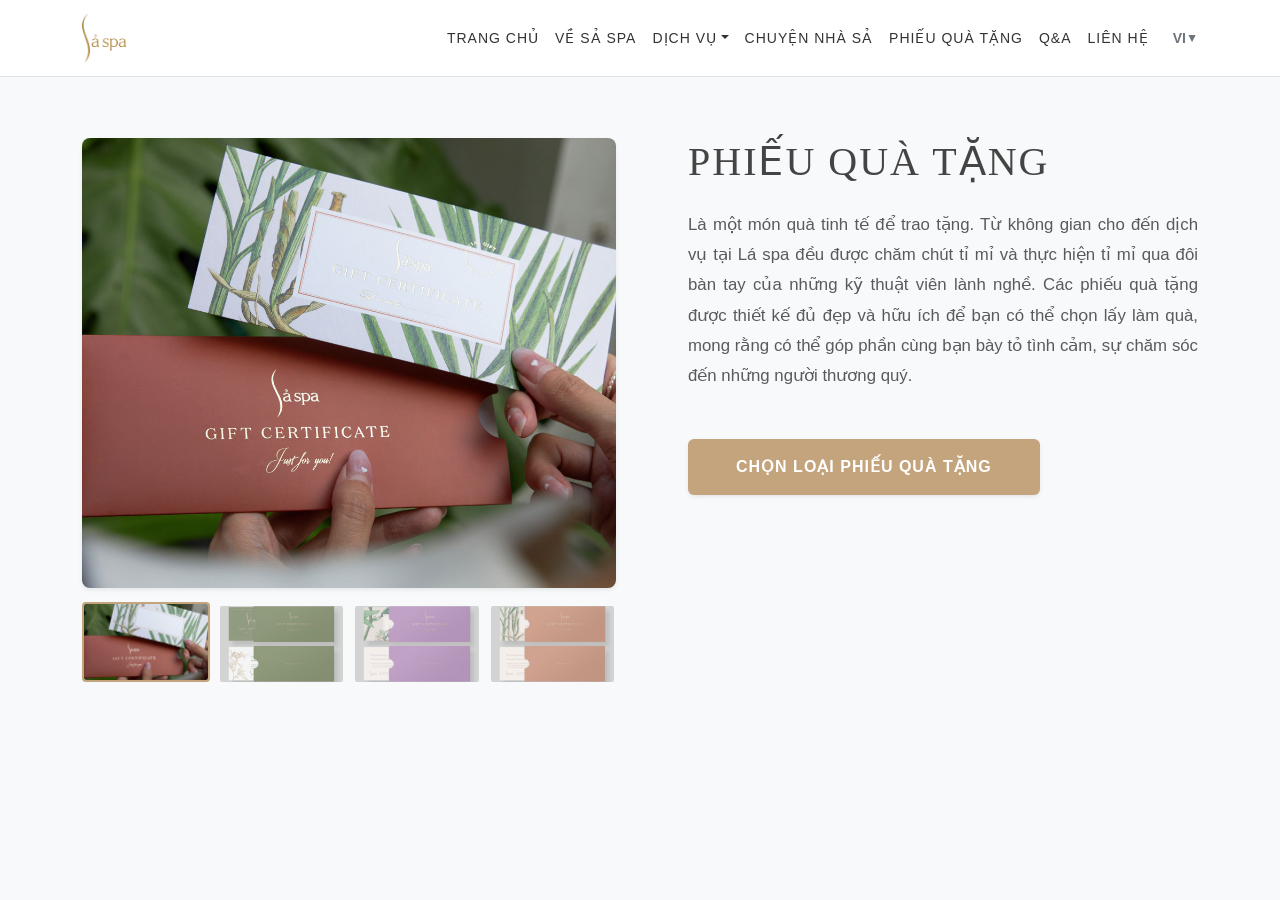
==== dichvu/pqt/phqt.html @ 10317ce2 "first commit" ====
<!DOCTYPE html>
<html lang="vi">
<head>
    <meta charset="UTF-8">
    <meta name="viewport" content="width=device-width, initial-scale=1.0">
    <title>Lá Spa - Gift Certificate Gallery</title>
    <link href="https://cdn.jsdelivr.net/npm/bootstrap@5.3.0/dist/css/bootstrap.min.css" rel="stylesheet">
    <link rel="stylesheet" href="mode.css">
   
</head>
<body>
    
<nav class="navbar navbar-expand-lg navbar-light fixed-top bg-white border-bottom">
    <div class="container">
        <a class="navbar-brand logo" href="#">
            <img src="../../img/logo-spa.png.webp" alt="Sả Spa" style="height: 50px;">
        </a>

        <button class="navbar-toggler border-0" type="button" data-bs-toggle="collapse" data-bs-target="#navbarNav">
            <span class="navbar-toggler-icon"></span>
        </button>

        <div class="collapse navbar-collapse" id="navbarNav">
            <ul class="navbar-nav ms-auto nav-links align-items-center">
                <li class="nav-item"><a class="nav-link" href="../../index.html">TRANG CHỦ</a></li>
                <li class="nav-item"><a class="nav-link" href="../../vesaspa/home1.html">VỀ SẢ SPA</a></li>
                <li class="nav-item dropdown">
                    <a class="nav-link dropdown-toggle" href="#" role="button" data-bs-toggle="dropdown">DỊCH VỤ</a>
                    <ul class="dropdown-menu border-0 shadow-sm">
                        <li><a class="dropdown-item" href="#">KHU PHỤC HỒI BẰNG NHIỆT</a></li>
                        <li><a class="dropdown-item" href="#">TRỌN GÓI</a></li>
                        </ul>
                </li>
                <li class="nav-item"><a class="nav-link" href="#">CHUYỆN NHÀ SẢ</a></li>
                <li class="nav-item"><a class="nav-link active" href="#">PHIẾU QUÀ TẶNG</a></li>
                <li class="nav-item"><a class="nav-link" href="#">Q&A</a></li>
                <li class="nav-item"><a class="nav-link" href="#">LIÊN HỆ</a></li>
                <li class="nav-item ms-lg-3">
                    <div class="language-picker text-secondary">
                        <span>VI</span> <small>▼</small>
                    </div>
                </li>
            </ul>
        </div>
    </div>
</nav>

<div class="container py-5">

    <div class="row g-5">

        <div class="col-lg-6">

            <div class="main-img-container shadow-sm mb-3">

                <img id="mainImage" src="../../img/vc1.jpg" alt="Spa Gift">

            </div>

           

            <div class="row g-2">

                <div class="col-3">

                    <img class="thumb-item active" src="../../img/vc1.jpg" onclick="updateGallery(this)">

                </div>

                <div class="col-3">

                    <img class="thumb-item" src="../../img/vc2.jpg" onclick="updateGallery(this)">

                </div>

                <div class="col-3">

                    <img class="thumb-item" src="../../img/vc3.jpg" onclick="updateGallery(this)">

                </div>

                <div class="col-3">

                    <img class="thumb-item" src="../../img/vc4.jpg" onclick="updateGallery(this)">

                </div>

            </div>

        </div>

        <div class="col-lg-6 ps-lg-5"> <h2 class="serif-font fw-light mb-4" style="color: #444; font-size: 2.5rem; letter-spacing: 2px;">PHIẾU QUÀ TẶNG</h2>
            <p class="text-muted mb-5" style="line-height: 1.8; font-size: 1.05rem; text-align: justify;">
                Là một món quà tinh tế để trao tặng. Từ không gian cho đến dịch vụ tại Lá spa đều được chăm chút tỉ mỉ và thực hiện tỉ mỉ qua đôi bàn tay của những kỹ thuật viên lành nghề. Các phiếu quà tặng được thiết kế đủ đẹp và hữu ích để bạn có thể chọn lấy làm quà, mong rằng có thể góp phần cùng bạn bày tỏ tình cảm, sự chăm sóc đến những người thương quý.
            </p>
            <button class="btn btn-spa px-5 py-3 text-uppercase shadow-sm">
                Chọn loại phiếu quà tặng
            </button>
        </div>
    </div>
</div>

<script src="https://cdn.jsdelivr.net/npm/bootstrap@5.3.0/dist/js/bootstrap.bundle.min.js"></script>

<script>
    function updateGallery(element) {
        // 1. Thay đổi ảnh lớn với hiệu ứng mờ dần (fade)
        const mainImg = document.getElementById('mainImage');
        mainImg.style.opacity = '0';
        
        setTimeout(() => {
            mainImg.src = element.src;
            mainImg.style.opacity = '1';
        }, 200);

        // 2. Xử lý trạng thái Active cho ảnh nhỏ
        const thumbs = document.querySelectorAll('.thumb-item');
        thumbs.forEach(t => t.classList.remove('active'));
        element.classList.add('active');
    }
</script>

</body>
</html>
---- dichvu/pqt/mode.css ----
:root {
    --spa-color: #c4a47c; /* Màu vàng đồng của Lá Spa */
}

body {
    padding-top: 90px;
    background-color: #f8f9fa;
    font-family: 'Segoe UI', Tahoma, Geneva, Verdana, sans-serif;
    font-family: 'Mulish', sans-serif;
    color: #333;
}
@media (max-width: 991px) {
    body {
        padding-top: 70px;
    }
}

.serif-font {
    font-family: 'Cormorant Garamond', serif;
}

    .bg-cream {
    background-color: var(--cream);
    }

    .border-gold {
    border-color: var(--gold) !important;
    }

    .logo img {
    height: 40px;
    }
    .nav-links .nav-link {
    color: #333 !important;
    font-size: 14px;
    font-weight: 500;
    letter-spacing: 1px;
    transition: color 0.3s;
    padding: 0.5rem 1rem;
    }

    .nav-links .nav-link:hover {
    color: #c5a059 !important;
    }

    @media (min-width: 992px) {
    .dropdown:hover .dropdown-menu {
    display: block;
    margin-top: 0;
    }
    }

    .submenu {
    min-width: 250px;
    border-radius: 0;
    }

    .submenu .dropdown-item {
    padding: 12px 20px;
    color: #555;
    font-size: 13px;
    white-space: normal;
    }

    .submenu .dropdown-item:hover {
    background: #fcfaf5;
    color: #c5a059;
    }

    .language-picker {
    display: flex;
    align-items: center;
    cursor: pointer;
    font-size: 14px;
    font-weight: bold;
    }

    .main-img-container {
    width: 100%;
    height: 450px;
    overflow: hidden;
    border-radius: 8px;
    background-color: #fff;
    }

    .main-img-container img {
    width: 100%;
    height: 100%;
    object-fit: cover;
    transition: 0.4s ease;
    }

    .thumb-item {
    cursor: pointer;
    border: 2px solid transparent;
    border-radius: 4px;
    transition: all 0.3s ease;
    height: 80px;
    width: 100%;
    object-fit: cover;
    opacity: 0.6;
    }

    .thumb-item:hover, .thumb-item.active {
    opacity: 1;
    border-color: var(--spa-color);
    transform: translateY(-2px);
    }

    .spa-content {
    padding-top: 20px;
    }

    .btn-spa {
    background-color: var(--spa-color);
    color: white;
    border: none;
    padding: 12px 25px;
    font-weight: 600;
    letter-spacing: 1px;
    transition: 0.3s;
    }

    .btn-spa:hover {
    background-color: #a38965;
    color: white;
    box-shadow: 0 4px 15px rgba(0,0,0,0.1);
    }
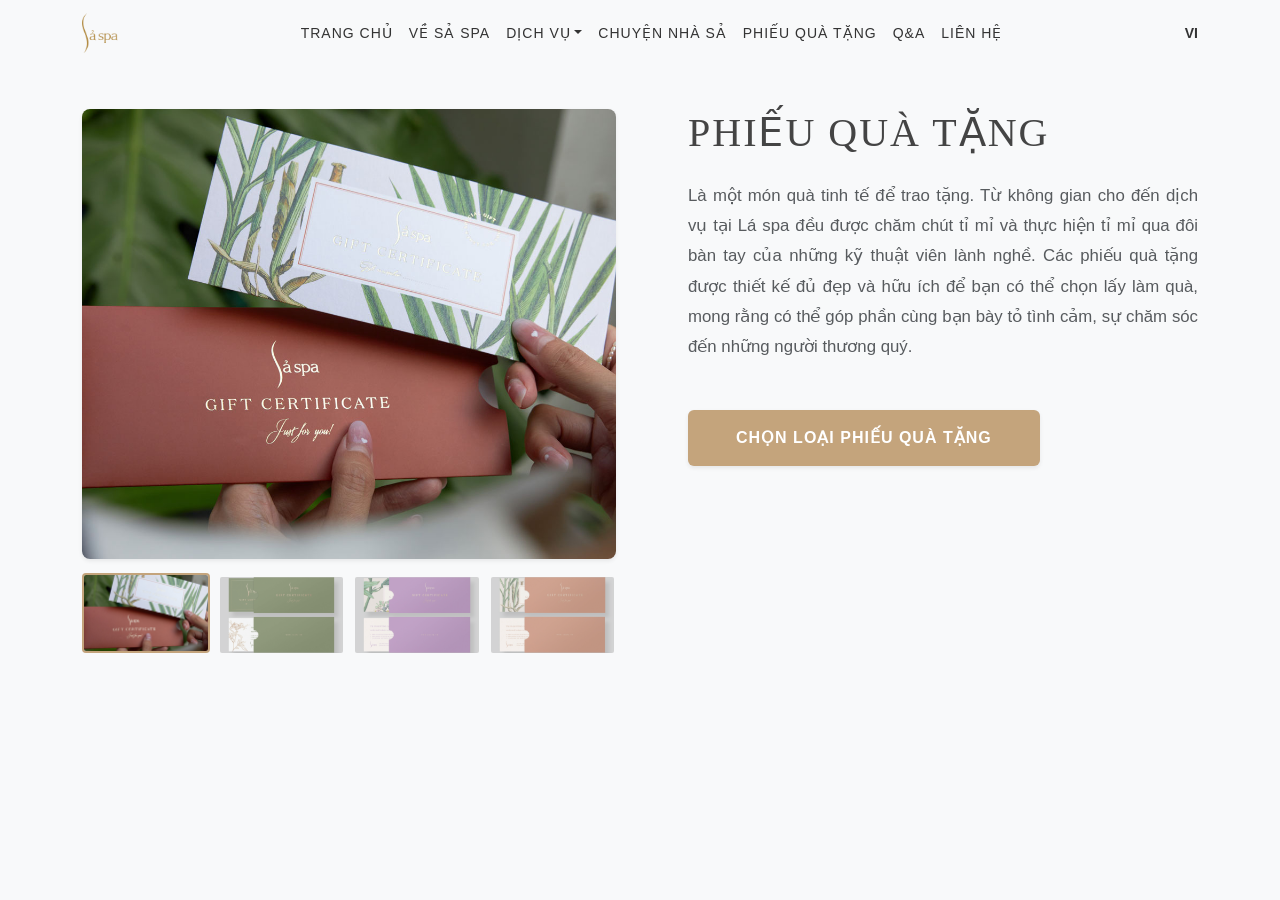
==== commit bdb7442f: "update css + html" ====
--- a/dichvu/pqt/phqt.html
+++ b/dichvu/pqt/phqt.html
@@ -10,40 +10,43 @@
 </head>
 <body>
     
-<nav class="navbar navbar-expand-lg navbar-light fixed-top bg-white border-bottom">
-    <div class="container">
-        <a class="navbar-brand logo" href="#">
-            <img src="../../img/logo-spa.png.webp" alt="Sả Spa" style="height: 50px;">
-        </a>
-
-        <button class="navbar-toggler border-0" type="button" data-bs-toggle="collapse" data-bs-target="#navbarNav">
-            <span class="navbar-toggler-icon"></span>
-        </button>
-
-        <div class="collapse navbar-collapse" id="navbarNav">
-            <ul class="navbar-nav ms-auto nav-links align-items-center">
-                <li class="nav-item"><a class="nav-link" href="../../index.html">TRANG CHỦ</a></li>
-                <li class="nav-item"><a class="nav-link" href="../../vesaspa/home1.html">VỀ SẢ SPA</a></li>
-                <li class="nav-item dropdown">
-                    <a class="nav-link dropdown-toggle" href="#" role="button" data-bs-toggle="dropdown">DỊCH VỤ</a>
-                    <ul class="dropdown-menu border-0 shadow-sm">
-                        <li><a class="dropdown-item" href="#">KHU PHỤC HỒI BẰNG NHIỆT</a></li>
-                        <li><a class="dropdown-item" href="#">TRỌN GÓI</a></li>
+ <nav class="navbar navbar-expand-lg navbar-light sticky-top">
+        <div class="container">
+            <div class="logo">
+                <img src="../../img/logo-spa.png.webp" alt="Sả Spa">
+            </div>
+            <button class="navbar-toggler border-0" type="button" data-bs-toggle="collapse" data-bs-target="#navbarNav">
+                <span class="navbar-toggler-icon"></span>
+            </button>
+            <div class="collapse navbar-collapse" id="navbarNav">
+                <ul class="navbar-nav mx-auto nav-links">
+                    <li class="nav-item"><a class="nav-link" href="../../index.html">TRANG CHỦ</a></li>
+                    <li class="nav-item"><a class="nav-link" href="../../vesaspa/home1.html">VỀ SẢ SPA</a></li>
+                    <li class="nav-item dropdown has-submenu">
+                        <a class="nav-link dropdown-toggle" href="#" role="button" data-bs-toggle="dropdown">DỊCH VỤ</a>
+                        <ul class="dropdown-menu border-0 shadow submenu">
+                            <li><a class="dropdown-item" href="">KHU PHỤC HỒI BẰNG NHIỆT</a></li>
+                            <li><a class="dropdown-item" href="../trongoi/home.html">TRỌN GÓI</a></li>
+                            <li><a class="dropdown-item" href="../../dichvu/fullbody/home.html">THƯ GIÃN TOÀN THÂN</a></li>
+                            <li><a class="dropdown-item" href="#">CHĂM SÓC DA</a></li>
+                            <li><a class="dropdown-item" href="#">CHĂM SÓC CƠ THỂ</a></li>
+                            <li><a class="dropdown-item" href="#">CHĂM SÓC TÓC & DA ĐẦU</a></li>
+                            <li><a class="dropdown-item" href="#">WAXING</a></li>
+                            <li><a class="dropdown-item" href="#">DỊCH VỤ KHÁC</a></li>
                         </ul>
-                </li>
-                <li class="nav-item"><a class="nav-link" href="#">CHUYỆN NHÀ SẢ</a></li>
-                <li class="nav-item"><a class="nav-link active" href="#">PHIẾU QUÀ TẶNG</a></li>
-                <li class="nav-item"><a class="nav-link" href="#">Q&A</a></li>
-                <li class="nav-item"><a class="nav-link" href="#">LIÊN HỆ</a></li>
-                <li class="nav-item ms-lg-3">
-                    <div class="language-picker text-secondary">
-                        <span>VI</span> <small>▼</small>
-                    </div>
-                </li>
-            </ul>
+                    </li>
+                    <li class="nav-item"><a class="nav-link" href="#">CHUYỆN NHÀ SẢ</a></li>
+                    <li class="nav-item"><a class="nav-link" href="../voucher/home.html">PHIẾU QUÀ TẶNG</a></li>
+                    <li class="nav-item"><a class="nav-link" href="#">Q&A</a></li>
+                    <li class="nav-item"><a class="nav-link" href="#">LIÊN HỆ</a></li>
+                </ul>
+                <div class="language-picker">
+                    <span>VI</span>
+                    <i class="arrow-down"></i>
+                </div>
+            </div>
         </div>
-    </div>
-</nav>
+    </nav>
 
 <div class="container py-5">
 
--- a/dichvu/pqt/mode.css
+++ b/dichvu/pqt/mode.css
@@ -3,7 +3,7 @@
 }
 
 body {
-    padding-top: 90px;
+    padding-top: 5px;
     background-color: #f8f9fa;
     font-family: 'Segoe UI', Tahoma, Geneva, Verdana, sans-serif;
     font-family: 'Mulish', sans-serif;
@@ -41,13 +41,6 @@
 
     .nav-links .nav-link:hover {
     color: #c5a059 !important;
-    }
-
-    @media (min-width: 992px) {
-    .dropdown:hover .dropdown-menu {
-    display: block;
-    margin-top: 0;
-    }
     }
 
     .submenu {
@@ -125,4 +118,10 @@
     background-color: #a38965;
     color: white;
     box-shadow: 0 4px 15px rgba(0,0,0,0.1);
+    }
+     @media (min-width: 992px) {
+    .dropdown:hover .dropdown-menu {
+    display: block;
+    margin-top: 0;
+    }
     }
